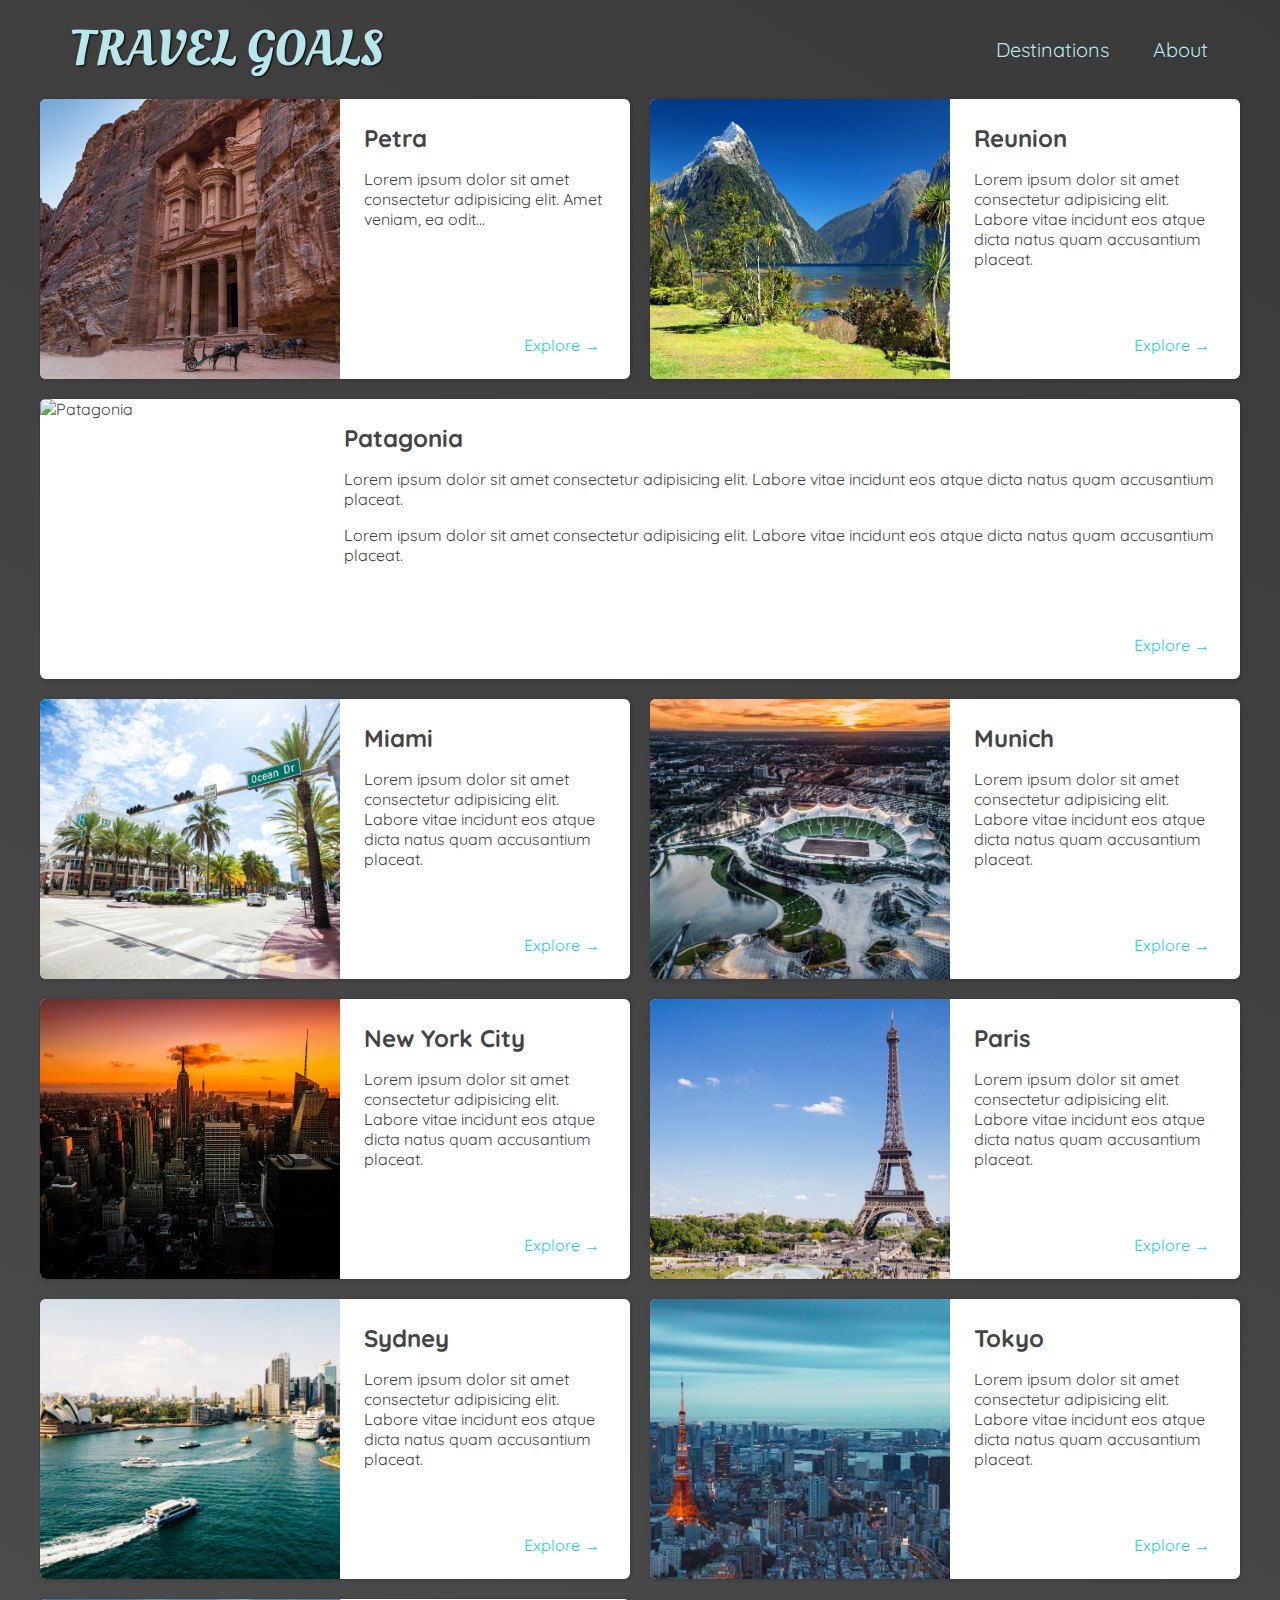
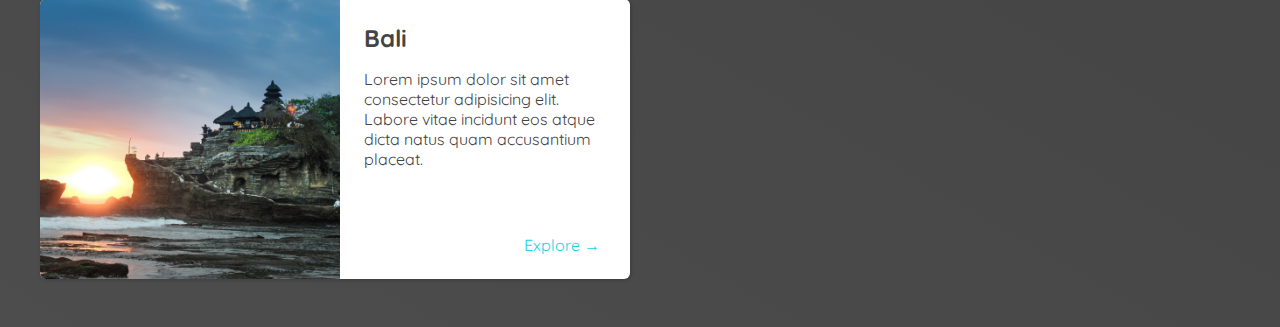
==== places.html @ a0935c46 "Created Travel Page from 100day course" ====
<!DOCTYPE html>
<html lang="en">
<head>
    <meta charset="UTF-8">
    <link
      href="https://fonts.googleapis.com/css2?family=Raleway:wght@700&family=Oleo+Script:wght@700&family=Quicksand:wght@300;500&display=swap"
      rel="stylesheet"
    />
    <link rel="stylesheet" href="shared.css">
    <link rel="stylesheet" href="places.css">
    <title>Travel Goals</title>
</head>
<body>
    <header>
        <div id="page-logo">
            <a href="/index.html">Travel Goals</a>
        </div>
        <nav>
            <ul>
                <li><a href="places.html">Destinations</a></li>
                <li><a href="">About</a></li>
            </ul>
        </nav>
    </header>
    <main>
        <ul>
            <li>
                <img src="/images/places/pexels-abdullah-ghatasheh-1631665.jpg" alt="Petra Jordan">
                <div class="item-content">
                    <div>
                        <h2>Petra</h2>
                        <p>
                            Lorem ipsum dolor sit amet consectetur adipisicing elit. Amet veniam, ea odit...
                        </p>
                    </div>
                    <div class="actions">
                        <a href="https://en.wikipedia.org/wiki/Petra">Explore &#x2192</a>
                    </div>
                </div>
            </li>
            <li>
                <img src="/images/places/pexels-julius-silver-870711.jpg" alt="Reunion" />
                <div class="item-content">
                  <div>
                    <h2>Reunion</h2>
                    <p>
                      Lorem ipsum dolor sit amet consectetur adipisicing elit. Labore
                      vitae incidunt eos atque dicta natus quam accusantium placeat.
                    </p>
                  </div>
                  <div class="actions">
                    <a href="https://en.wikipedia.org/wiki/R%C3%A9union">Explore &#x2192</a>
                  </div>
                </div>
              </li>
              <li>
                <img src="/images/places/pexels-luis-dalvan-1684166.jpg" alt="Patagonia" />
                <div class="item-content">
                  <div>
                    <h2>Patagonia</h2>
                    <p>
                      Lorem ipsum dolor sit amet consectetur adipisicing elit. Labore
                      vitae incidunt eos atque dicta natus quam accusantium placeat.
                    </p>
                    <p>
                      Lorem ipsum dolor sit amet consectetur adipisicing elit. Labore
                      vitae incidunt eos atque dicta natus quam accusantium placeat.
                    </p>
                  </div>
                  <div class="actions">
                    <a href="https://en.wikipedia.org/wiki/Patagonia">Explore &#x2192</a>
                  </div>
                </div>
              </li>
              <li>
                <img src="images/places/miami.jpg" alt="Miami streets" />
                <div class="item-content">
                  <div>
                    <h2>Miami</h2>
                    <p>
                      Lorem ipsum dolor sit amet consectetur adipisicing elit. Labore
                      vitae incidunt eos atque dicta natus quam accusantium placeat.
                    </p>
                  </div>
                  <div class="actions">
                    <a href="https://en.wikipedia.org/wiki/Miami">Explore &#x2192</a>
                  </div>
                </div>
              </li>
              <li>
                <img src="images/places/munich.jpg" alt="Munich football stadium" />
                <div class="item-content">
                  <div>
                    <h2>Munich</h2>
                    <p>
                      Lorem ipsum dolor sit amet consectetur adipisicing elit. Labore
                      vitae incidunt eos atque dicta natus quam accusantium placeat.
                    </p>
                  </div>
                  <div class="actions">
                    <a href="https://en.wikipedia.org/wiki/Munich">Explore &#x2192</a>
                  </div>
                </div>
              </li>
              <li>
                <img src="images/places/new-york-city.jpg" alt="New York City skyline" />
                <div class="item-content">
                  <div>
                    <h2>New York City</h2>
                    <p>
                      Lorem ipsum dolor sit amet consectetur adipisicing elit. Labore
                      vitae incidunt eos atque dicta natus quam accusantium placeat.
                    </p>
                  </div>
                  <div class="actions">
                    <a href="https://en.wikipedia.org/wiki/New_York_City"
                      >Explore &#x2192</a
                    >
                  </div>
                </div>
              </li>
              <li>
                <img src="images/places/paris.jpg" alt="Paris city" />
                <div class="item-content">
                  <div>
                    <h2>Paris</h2>
                    <p>
                      Lorem ipsum dolor sit amet consectetur adipisicing elit. Labore
                      vitae incidunt eos atque dicta natus quam accusantium placeat.
                    </p>
                  </div>
                  <div class="actions">
                    <a href="https://en.wikipedia.org/wiki/Paris">Explore &#x2192</a>
                  </div>
                </div>
              </li>
              <li>
                <img src="images/places/sydney.jpg" alt="Sydney beach" />
                <div class="item-content">
                  <div>
                    <h2>Sydney</h2>
                    <p>
                      Lorem ipsum dolor sit amet consectetur adipisicing elit. Labore
                      vitae incidunt eos atque dicta natus quam accusantium placeat.
                    </p>
                  </div>
                  <div class="actions">
                    <a href="https://en.wikipedia.org/wiki/Sydney">Explore &#x2192</a>
                  </div>
                </div>
              </li>
              <li>
                <img src="images/places/tokyo.jpg" alt="Tokyo skyline" />
                <div class="item-content">
                  <div>
                    <h2>Tokyo</h2>
                    <p>
                      Lorem ipsum dolor sit amet consectetur adipisicing elit. Labore
                      vitae incidunt eos atque dicta natus quam accusantium placeat.
                    </p>
                  </div>
                  <div class="actions">
                    <a href="https://en.wikipedia.org/wiki/Tokyo">Explore &#x2192</a>
                  </div>
                </div>
              </li>
              <li>
                <img src="images/places/bali.jpg" alt="Bali beach" />
                <div class="item-content">
                  <div>
                    <h2>Bali</h2>
                    <p>
                      Lorem ipsum dolor sit amet consectetur adipisicing elit. Labore
                      vitae incidunt eos atque dicta natus quam accusantium placeat.
                    </p>
                  </div>
                  <div class="actions">
                    <a href="https://en.wikipedia.org/wiki/Bali">Explore &#x2192</a>
                  </div>
                </div>
              </li>
        </ul>
    </footer>
</body>
</html>
---- shared.css ----
body {
    font-family: 'Quicksand', sans-serif;
    margin: 0;
}
ul {
    list-style: none;
    padding: 0;
    margin: 0;
}

header {
    display: flex;
    justify-content: space-between;
    align-items: center;
    padding: 15px 60px;
    position: absolute;
    width: 100%;
    top: 0;
    left: 0;
    box-sizing: border-box;
}

#page-logo a {
    padding: 10px;
    font-family: 'Oleo Script', sans-serif;
    color: rgb(238, 152, 39);
    font-size: 50px;
    text-decoration: none;
    text-transform:uppercase;
    text-shadow: 1px 1px 2px rgb(0, 0, 0);
}

header ul {
    display:flex;
}

header li {
    margin-left: 20px;
}

header a {
    color: rgb(238, 152, 39);
    text-decoration: none;
    font-size: 20px;
    padding: 12px;
    text-shadow: 1px 1px 2px rgba(0,0,0,0.2);
    border-radius: 6px;
}

header nav a:hover {
    color: rgb(77, 77, 77);
    background-color: rgb(192, 107, 11);
}

footer {
    background: linear-gradient(70deg, rgb(24, 24, 24), rgb(25, 29, 29));
    padding: 36px;
}

footer ul {
    display: flex;
    justify-content: center;
    
}

footer li {
    width: 80px;
    height: 80px;
    margin: 0 50px;
}

footer img {
    width: 100%;
    height: 100%;
}
---- places.css ----
body {
    background: linear-gradient(30deg, rgb(77, 77, 77), rgb(58, 58, 58));
    color: rgb(68, 68, 68);
}

#page-logo a {
    color: rgb(183, 230, 235);
}

header a {
    color: rgb(183, 230, 235);
}

header nav a:hover {
    background-color: rgb(183, 230, 235);
    color: rgb(59, 59, 59);
}

header {
    position: static;
}

main ul {
    width: 1200px;
    margin: 0 auto 48px auto;
    display: grid;
    grid-template-columns: 1fr 1fr;
    gap: 20px 20px;
}

main li {
    display: flex;
    background-color: white;
    box-shadow: 1px 1px 4px rgba(0, 0, 0, 0.2);
    border-radius: 6px;
    overflow: hidden;
}

main li:nth-of-type(3) {
    grid-column: 1 / span 2;
}

main li img {
    width: 300px;
    height: 280px;
    object-fit: cover;
}

.item-content {
    padding: 24px;
    display: flex;
    flex-direction: column;
    justify-content: space-between;
}

.item-content h2 {
    margin: 0;
}

.actions {
    text-align:right;
}

.actions a {
    color: rgb(22, 211, 228);
    text-decoration: none;
    padding: 6px;
    border-radius: 5px;
}

.actions a:hover {
    background-color: rgb(235, 253, 255);
    
}
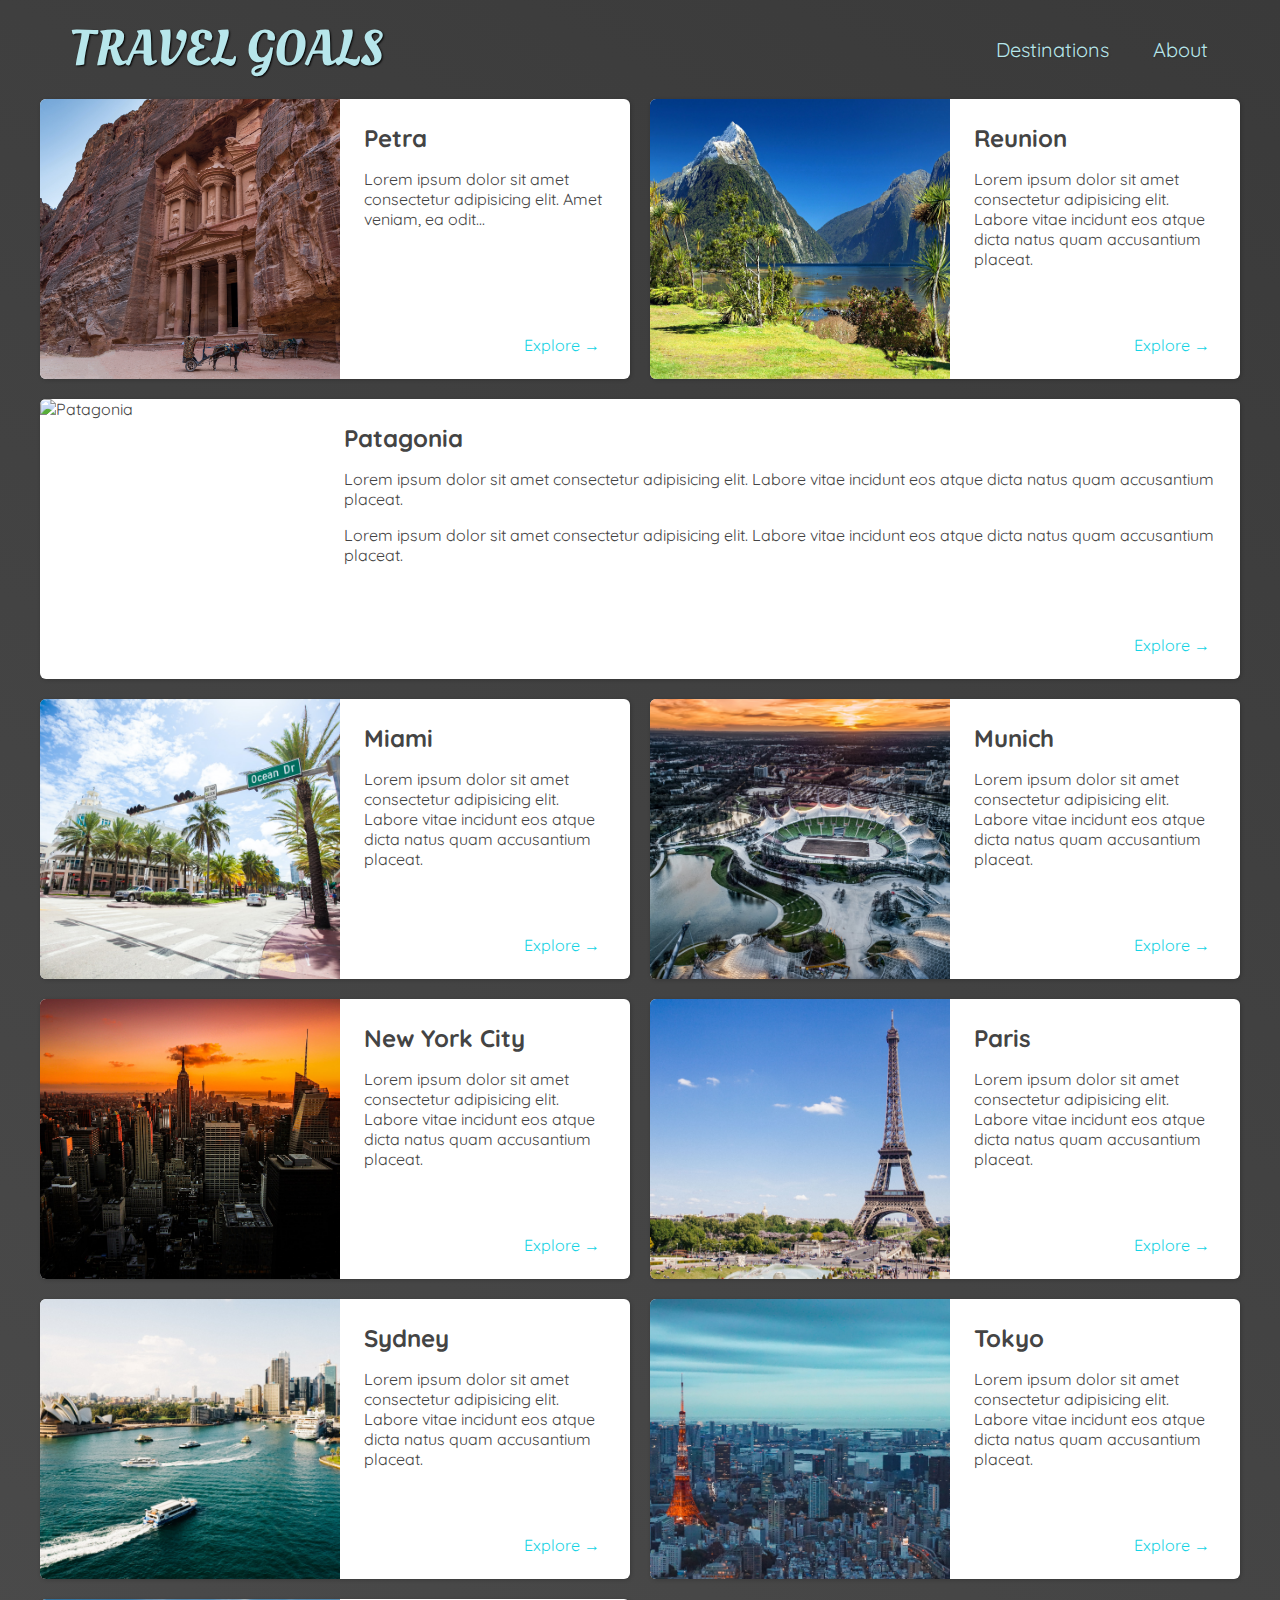
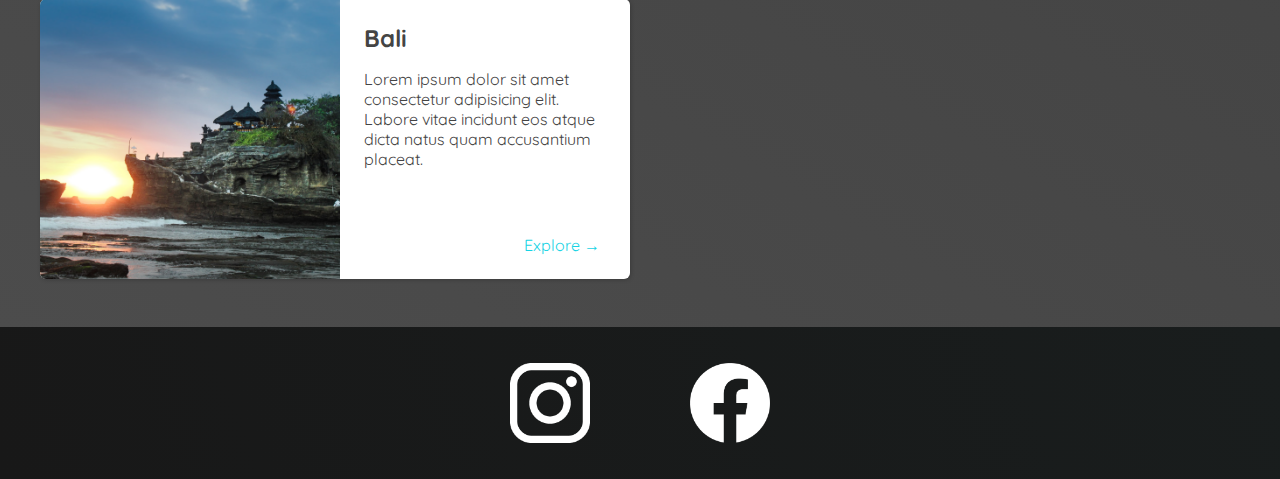
==== commit c92d85f2: "added missing footer to places.html" ====
--- a/places.html
+++ b/places.html
@@ -180,6 +180,16 @@
                 </div>
               </li>
         </ul>
+    </main>
+    <footer>
+        <ul>
+            <li>
+                <a href="https://www.instagram.com"><img src="/images/icons/insta.png" alt="Instagram Logo"></a>
+            </li>
+            <li>
+                <a href="https://www.facebook.com"><img src="/images/icons/facebook.png" alt="Facebook Logo"></a>
+            </li>
+        </ul>
     </footer>
 </body>
 </html>